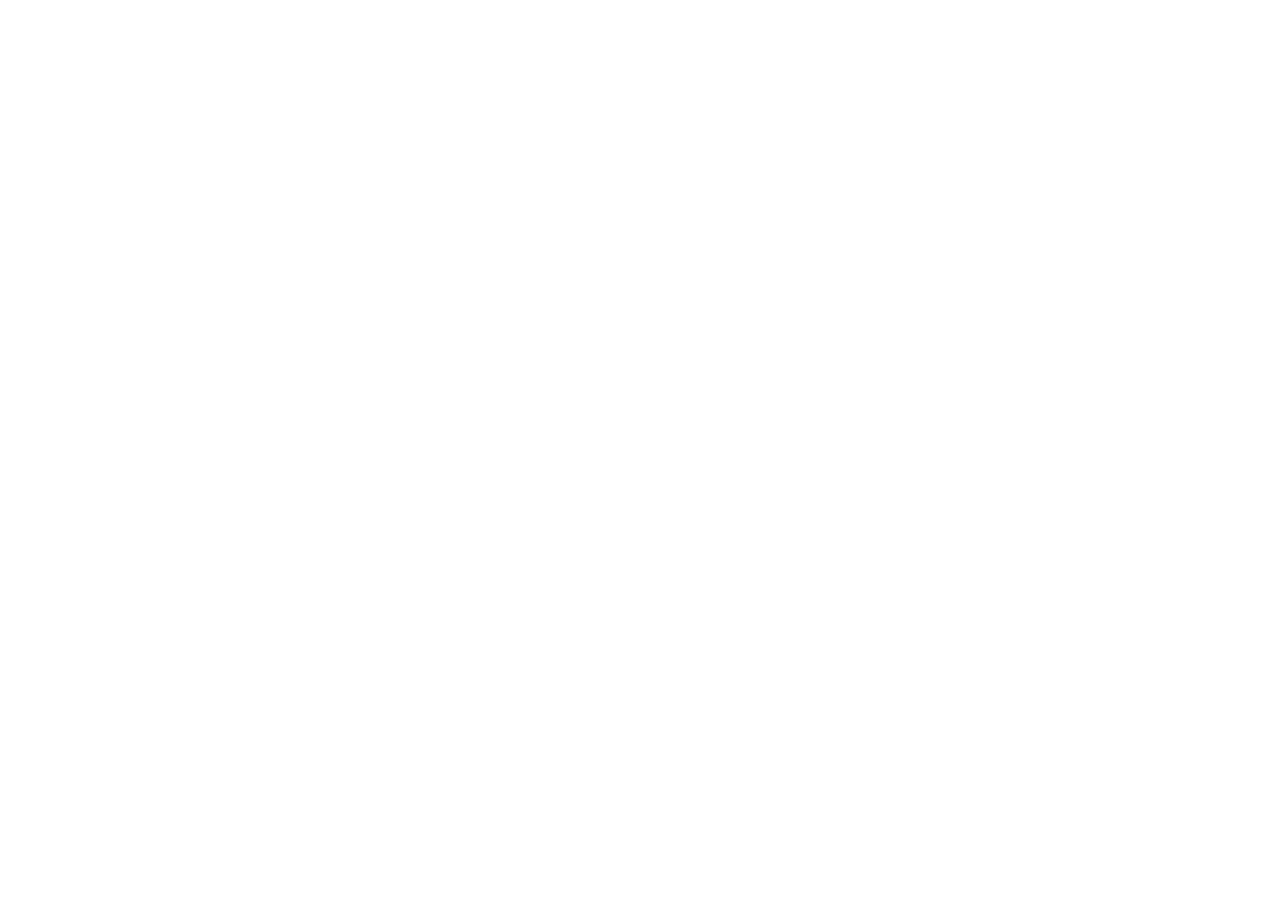
==== index.html @ bc997e30 "refactor: edit index" ====
<!DOCTYPE html>
<html lang="en">
<head>
    <meta charset="UTF-8">
    <meta http-equiv="X-UA-Compatible" content="IE=edge">
    <meta name="viewport" content="width=device-width, initial-scale=1.0">
    <title>cv</title>
    <link rel="stylesheet" href="style.css">
</head>
<body></body>
<html\>
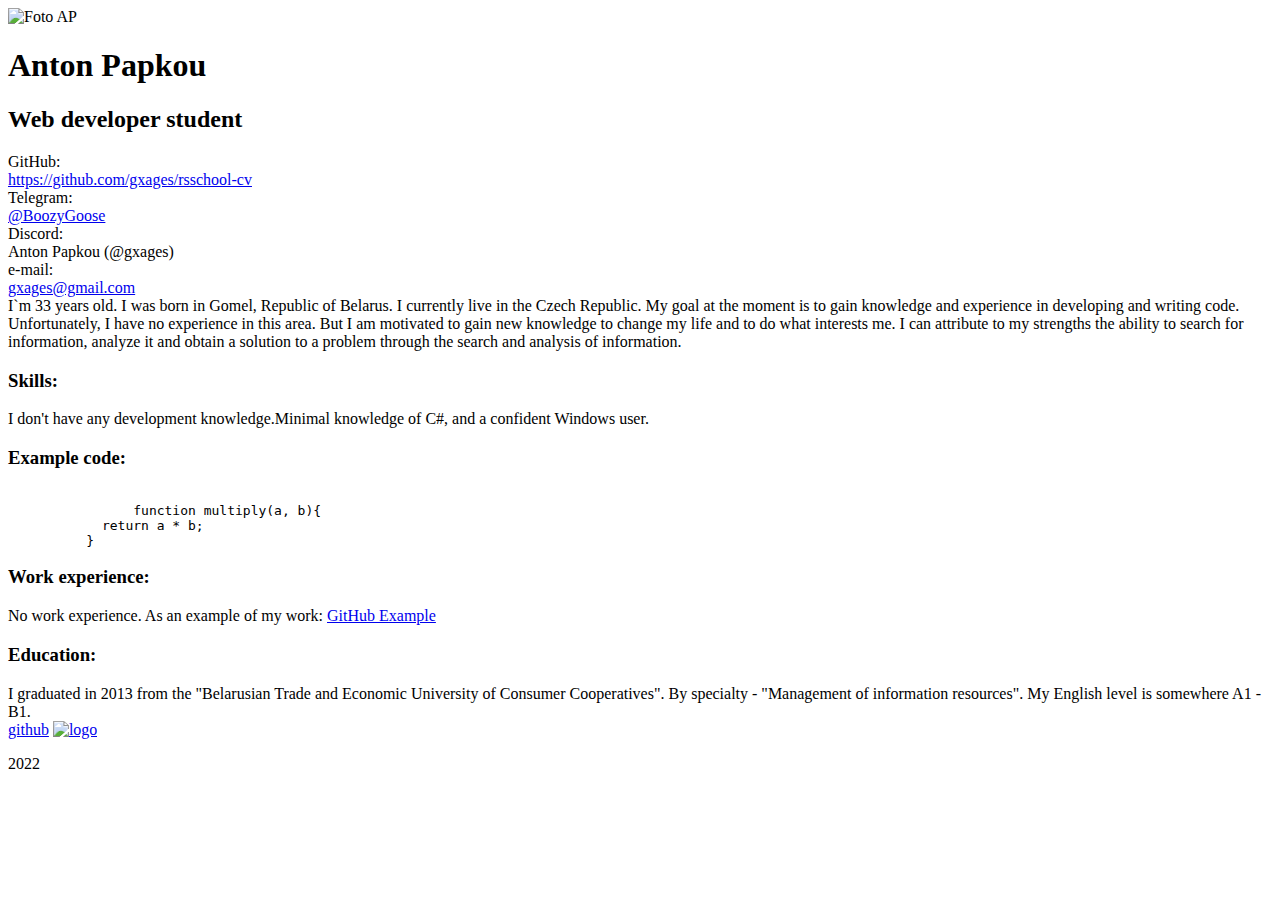
==== commit 4fb08ef7: "refactor: edit index" ====
--- a/index.html
+++ b/index.html
@@ -7,5 +7,67 @@
     <title>cv</title>
     <link rel="stylesheet" href="style.css">
 </head>
-<body></body>
-<html\>+<body>
+    <div class="cv">
+        <section>
+            <img src="image/MyFoto.jpg" alt="Foto AP"  class="foto">
+             <h1>Anton Papkou</h1>
+            <h2>Web developer student</h2>
+        <div class="contacts">
+            <div class="contact">
+                <div class="contact__type">GitHub:</div>
+                <div class="contact__value">
+                    <a href="https://github.com/gxages/rsschool-cv">https://github.com/gxages/rsschool-cv</a>
+                </div>
+                <div class="contact">
+                    <div class="contact__type">Telegram:</div>
+                    <div class="contact__value"><a href="https://t.me/BoozyGoose">@BoozyGoose</a></div>
+                </div>
+                <div class="contact">
+                    <div class="contact__type">Discord:</div>
+                    <div class="contact__value">Anton Papkou (@gxages)</div>
+                </div>
+                <div class="contact">
+                    <div class="contact__type">e-mail:</div>
+                    <div class="contact__value"><a href="mailto:gxages@gmail.com">gxages@gmail.com</a></div>
+                </div>
+
+            </div>
+        </div>
+        <div class="description">
+            I`m 33 years old. I was born in Gomel, Republic of Belarus. I currently live in the Czech Republic.
+            My goal at the moment is to gain knowledge and experience in developing and writing code. 
+            Unfortunately, I have no experience in this area. But I am motivated to gain new knowledge to change my life and to do what interests me.
+            I can attribute to my strengths the ability to search for information, analyze it and obtain a solution to a problem through the search and analysis of information.
+        </div>
+    </section>
+    <section>
+        <h3> Skills: </h3>
+        <div class="skills">I don't have any development knowledge.Minimal knowledge of C#, and a confident Windows user.</div>
+        <h3>Example code:</h3>
+        <div class="examplecode">
+            <pre>
+            <code> 
+                function multiply(a, b){
+            return a * b;
+          }    </code>    </pre>    </div>
+        <h3>Work experience:</h3>
+        <div class="experience">No work experience. As an example of my work: <a href="https://github.com/gxages/rsschool-cv/blob/gh-pages/cv.md"> GitHub Example </a></div>
+        <h3>Education:</h3>
+        <div class="education">I graduated in 2013 from the "Belarusian Trade and Economic University of Consumer Cooperatives". By specialty - "Management of information resources".
+    
+    
+            My English level  is somewhere A1 - B1.</div>
+    
+    </section>
+    </div>
+    <footer>
+        <div class="footer">
+          <a href="https://github.com/gxages/rsschool-cv" class="link-footer">github</a>
+          <a href="https://rs.school/js/"><img src="image/rs_school_js.svg" alt="logo" class="logo-rss"></a>
+          <p>2022</p>
+        </div>
+      </footer>
+    
+</body>
+</html>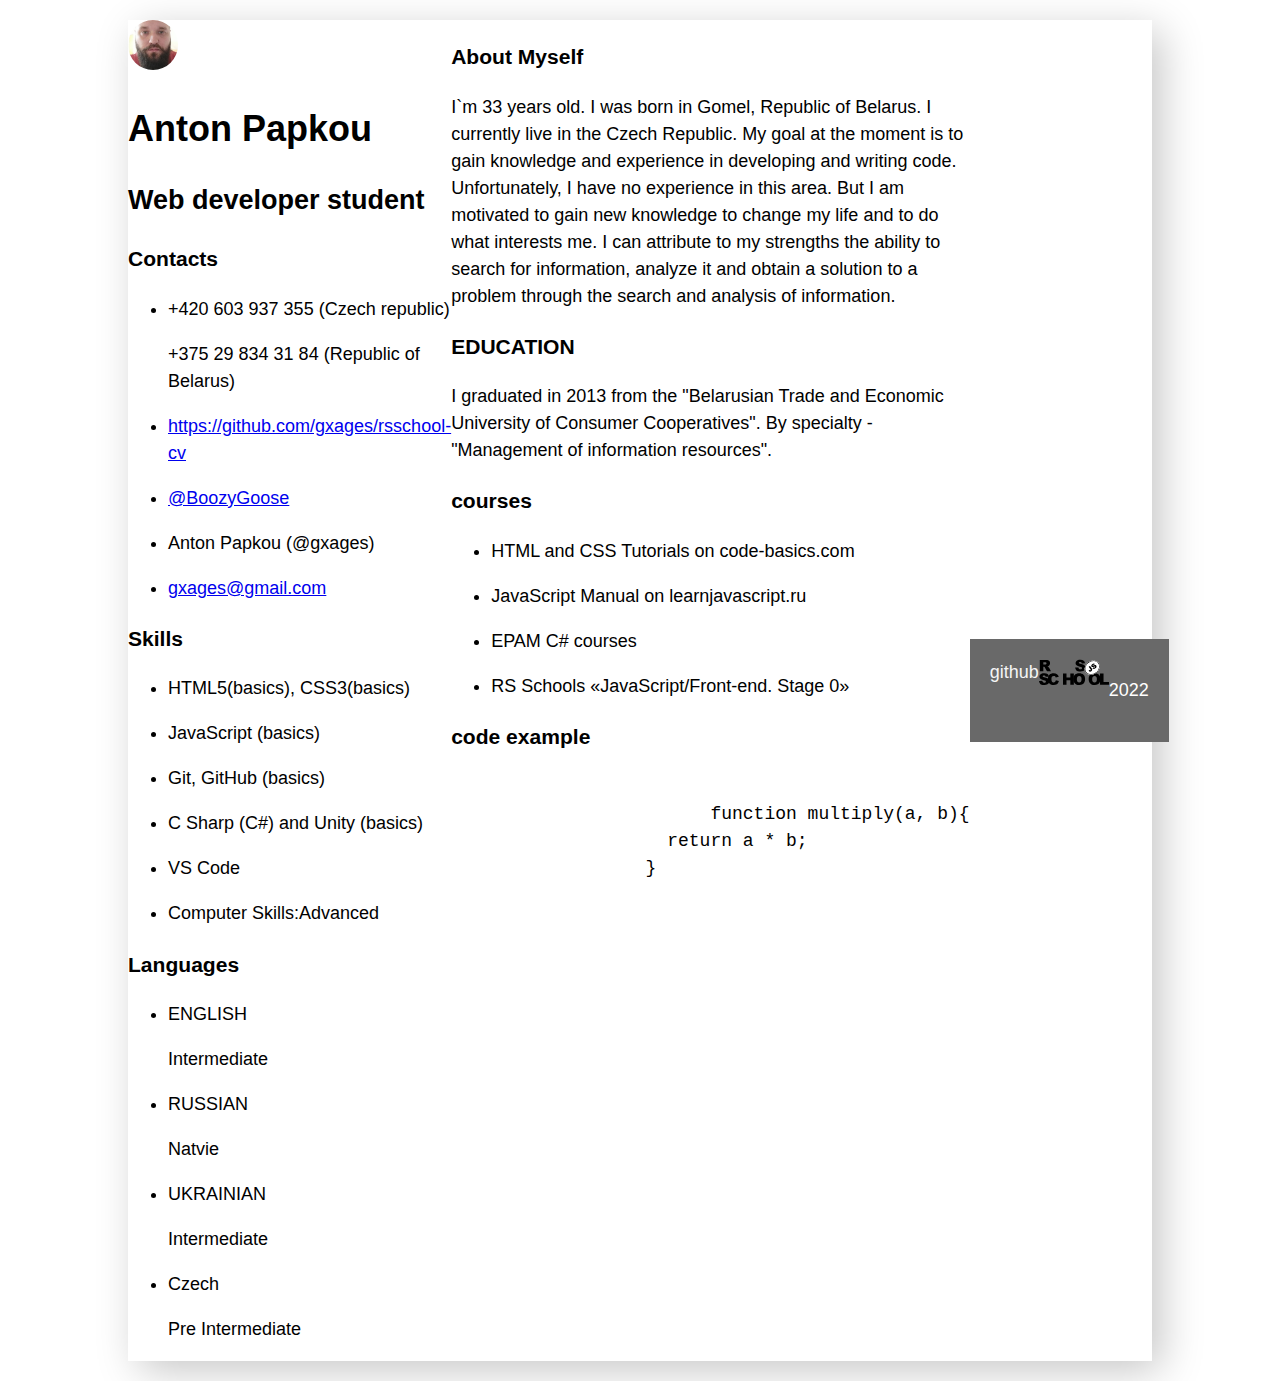
==== commit 9350909b: "feat:add logo,add footer,main,header" ====
--- a/index.html
+++ b/index.html
@@ -5,69 +5,110 @@
     <meta http-equiv="X-UA-Compatible" content="IE=edge">
     <meta name="viewport" content="width=device-width, initial-scale=1.0">
     <title>cv</title>
-    <link rel="stylesheet" href="style.css">
+    <link rel="stylesheet" href="css/style.css" type="text/css">
+    <link rel="icon" href="">
 </head>
 <body>
-    <div class="cv">
-        <section>
-            <img src="image/MyFoto.jpg" alt="Foto AP"  class="foto">
-             <h1>Anton Papkou</h1>
-            <h2>Web developer student</h2>
-        <div class="contacts">
-            <div class="contact">
-                <div class="contact__type">GitHub:</div>
-                <div class="contact__value">
-                    <a href="https://github.com/gxages/rsschool-cv">https://github.com/gxages/rsschool-cv</a>
+<div class="container">
+    <div class="two_columns">
+        <div class = "left_column">
+            <header>
+                <span class="circle_logo">
+                    <img src="images/MyFoto.jpg" alt="Foto Me">
+                </span>
+                
+                <h1>Anton Papkou</h1>
+                <h2>Web developer student</h2>
+            </header>
+            <main>
+                <section class="contacts">
+                <h3>Contacts</h3>
+                <ul>
+                    <li><p>+420 603 937 355 (Czech republic)</p><p>+375 29 834 31 84 (Republic of Belarus)</p></li>
+                    <li><p><a href="https://github.com/gxages/rsschool-cv">https://github.com/gxages/rsschool-cv</a></p></li>
+                    <li><p><a href="https://t.me/BoozyGoose">@BoozyGoose</a></p></li>
+                    <li><p>Anton Papkou (@gxages)</p></li>
+                    <li><p><a href="mailto:gxages@gmail.com">gxages@gmail.com</a></p></li>
+                </ul>
+                </section>
+                <section class="skills">
+                    <h3>Skills</h3>
+                    <ul>
+                        <li><p>HTML5(basics), CSS3(basics)</p></li>
+                        <li><p>JavaScript (basics)</p></li>
+                        <li><p>Git, GitHub (basics)</p></li>
+                        <li><p>C Sharp (C#) and Unity (basics)</p></li>
+                        <li><p>VS Code</p></li>
+                        <li><p>Computer Skills:Advanced</p></li>
+                    </ul>
+                </section>
+                <section class="languages">
+                    <h3>Languages</h3>
+                    <ul>
+                        <li><p>ENGLISH</p><p>Intermediate</p></li>
+                        <li><p>RUSSIAN</p>Natvie<p></li>
+                        <li><p>UKRAINIAN</p><p>Intermediate</p></li>
+                        <li><p>Czech</p><p>Pre Intermediate</p></li>
+                    </ul>
+                </section>
+            </main>
+        </div>
+        <aside class = "right_column">
+            <section class="about_me">
+                <div class="additional_header">
+                    <h3>About Myself</h3>
                 </div>
-                <div class="contact">
-                    <div class="contact__type">Telegram:</div>
-                    <div class="contact__value"><a href="https://t.me/BoozyGoose">@BoozyGoose</a></div>
-                </div>
-                <div class="contact">
-                    <div class="contact__type">Discord:</div>
-                    <div class="contact__value">Anton Papkou (@gxages)</div>
-                </div>
-                <div class="contact">
-                    <div class="contact__type">e-mail:</div>
-                    <div class="contact__value"><a href="mailto:gxages@gmail.com">gxages@gmail.com</a></div>
-                </div>
-
-            </div>
-        </div>
-        <div class="description">
+            <p>  
             I`m 33 years old. I was born in Gomel, Republic of Belarus. I currently live in the Czech Republic.
             My goal at the moment is to gain knowledge and experience in developing and writing code. 
             Unfortunately, I have no experience in this area. But I am motivated to gain new knowledge to change my life and to do what interests me.
             I can attribute to my strengths the ability to search for information, analyze it and obtain a solution to a problem through the search and analysis of information.
-        </div>
-    </section>
-    <section>
-        <h3> Skills: </h3>
-        <div class="skills">I don't have any development knowledge.Minimal knowledge of C#, and a confident Windows user.</div>
-        <h3>Example code:</h3>
-        <div class="examplecode">
-            <pre>
-            <code> 
-                function multiply(a, b){
-            return a * b;
-          }    </code>    </pre>    </div>
-        <h3>Work experience:</h3>
-        <div class="experience">No work experience. As an example of my work: <a href="https://github.com/gxages/rsschool-cv/blob/gh-pages/cv.md"> GitHub Example </a></div>
-        <h3>Education:</h3>
-        <div class="education">I graduated in 2013 from the "Belarusian Trade and Economic University of Consumer Cooperatives". By specialty - "Management of information resources".
-    
-    
-            My English level  is somewhere A1 - B1.</div>
-    
-    </section>
+            </p>        
+            </section>
+            <section class="education">
+                <div class="additional_header">
+                    <h3>EDUCATION</h3>
+                </div>
+                <p>
+                I graduated in 2013 from the "Belarusian Trade 
+                and Economic University of Consumer Cooperatives". By specialty - "Management of information resources".
+                </p>
+            </section>
+            <section class="courses">
+                <div class="additional_header">
+                    <h3>courses</h3>
+                </div>
+                <ul>
+                    <li><p>HTML and CSS Tutorials on code-basics.com</p></li>
+                    <li><p>JavaScript Manual on learnjavascript.ru</p></li>
+                    <li><p>EPAM C# courses</p></li>
+                    <li><p>RS Schools «JavaScript/Front-end. Stage 0»</p></li>
+                </ul>
+            </section>
+            <section class="code_example">
+                <div class="additional_header">
+                    <h3>code example</h3>
+                </div>
+                <pre>
+                 <code> 
+                        function multiply(a, b){
+                    return a * b;
+                  }   
+                 </code>    
+                </pre>    
+            </section>
+            
+        </aside>
+        
+
+        <footer>
+            <div class="footer">
+                <a href="https://github.com/gxages/rsschool-cv" class="link-footer">github</a>
+                <a href="https://rs.school/js/"><img src="images/rs_school_js.svg" alt="logo" class="logo-rss"></a>
+                <p>2022</p>
+              </div>
+        </footer>
     </div>
-    <footer>
-        <div class="footer">
-          <a href="https://github.com/gxages/rsschool-cv" class="link-footer">github</a>
-          <a href="https://rs.school/js/"><img src="image/rs_school_js.svg" alt="logo" class="logo-rss"></a>
-          <p>2022</p>
-        </div>
-      </footer>
-    
+</div>
 </body>
 </html>--- a/css/style.css
+++ b/css/style.css
@@ -0,0 +1,54 @@
+.container {
+   margin: 20px auto;
+   width: 1024px;
+   font-family: "Cabin", sans-serif;
+   font-size: 18px;
+   line-height: 1.5;
+   background-color: #ffffff;
+   box-shadow: 10px 10px 40px -1px rgba(0, 0, 0, 0.23);
+ }
+.body {
+   box-sizing: border-box;
+   background-color: #f5f5f5;
+
+}
+
+.two_columns{
+   display: flex;
+}
+
+.circle_logo{
+   display: inline-block;
+   border-radius: 50%;
+   overflow: hidden;
+   width: 50px;
+   height: 50px;
+}
+.circle_logo img{
+   width: 100%;
+   height: 100%;
+   object-fit: cover;
+}
+footer{
+   text-align: center;
+   color: #fff;
+   background: #696969;
+   margin-top: 20px;
+   padding: 20px;
+   max-width: 900px;
+   margin: auto;
+}
+  .logo-rss{
+   width: 70px;
+}
+
+.link-footer{
+   color: #f5f5f5;
+   text-decoration: none;
+ }
+
+ .footer{
+   border-radius: 0;
+   display: flex;
+   justify-content: space-evenly;
+ }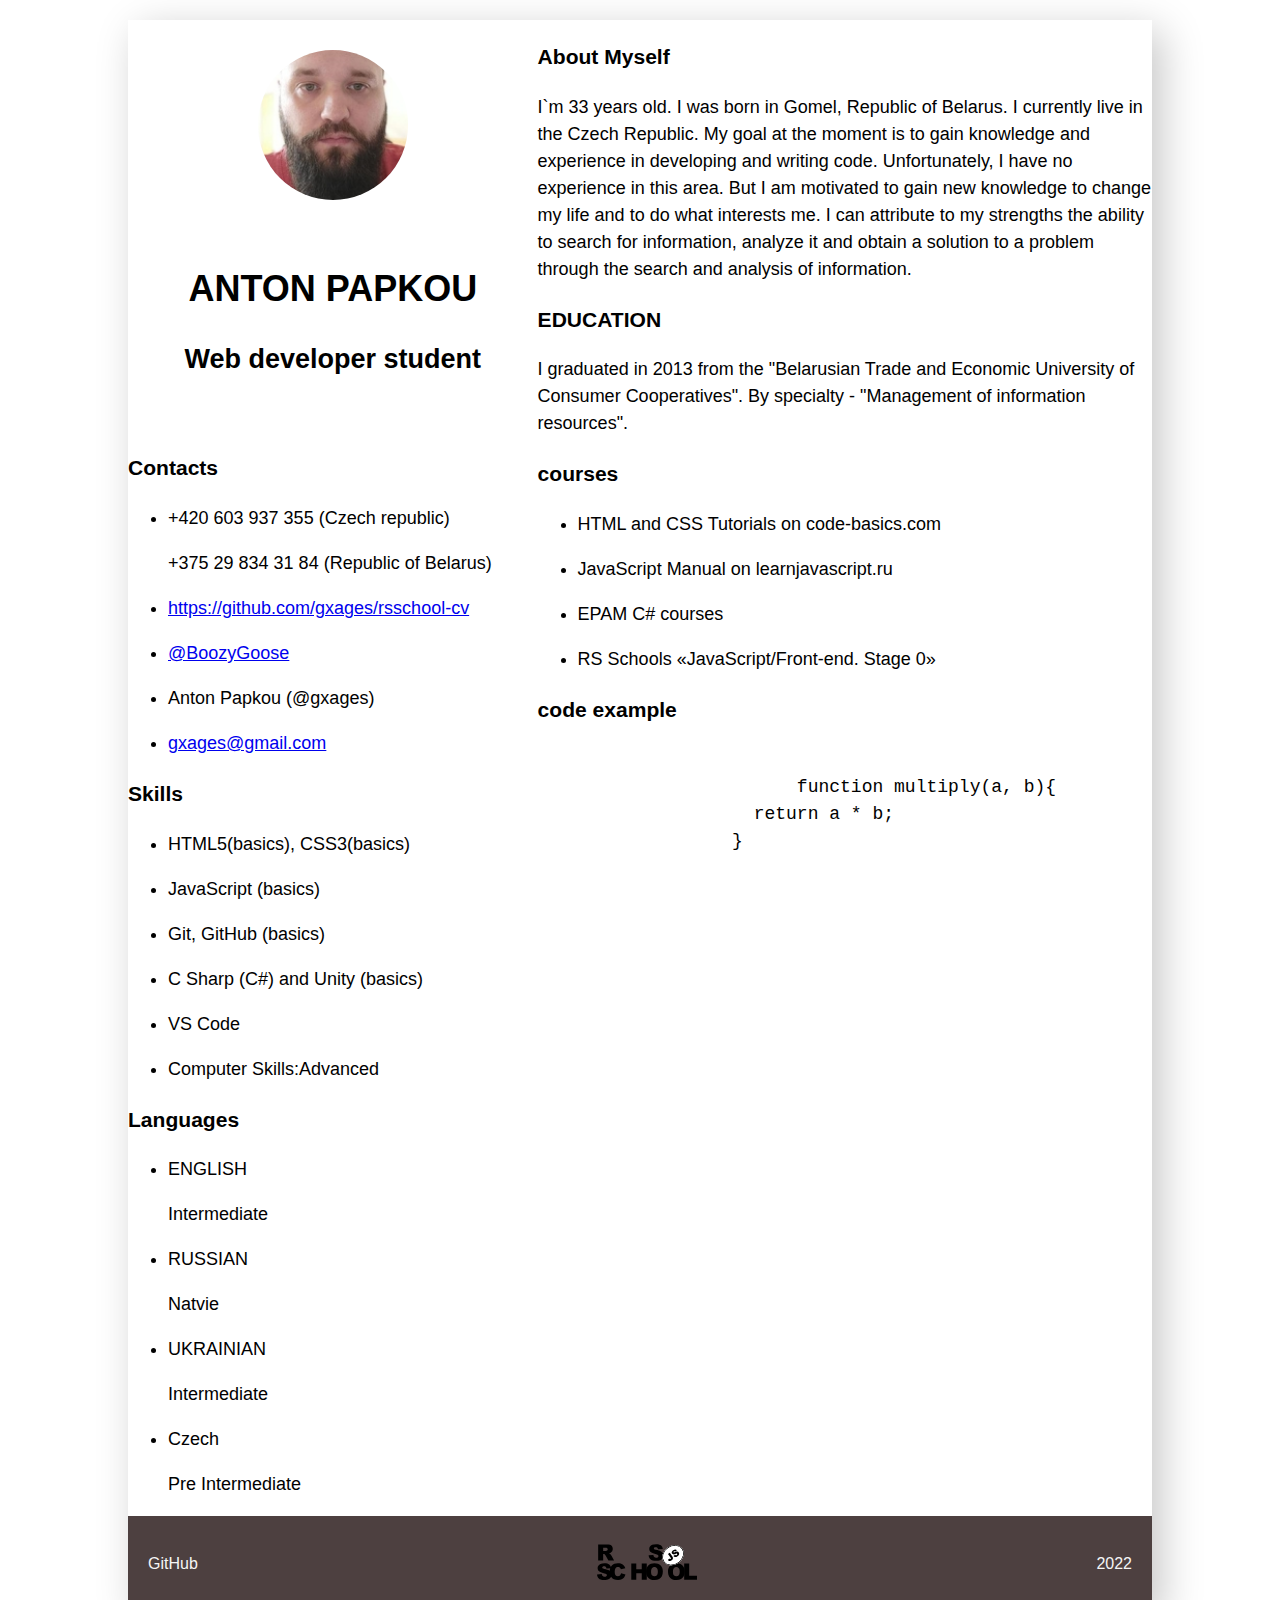
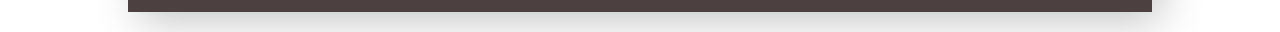
==== commit 28422a4a: "refactor: formating css, formating index" ====
--- a/index.html
+++ b/index.html
@@ -13,10 +13,8 @@
     <div class="two_columns">
         <div class = "left_column">
             <header>
-                <span class="circle_logo">
-                    <img src="images/MyFoto.jpg" alt="Foto Me">
-                </span>
-                
+                <img src="images/MyFoto.jpg" alt="MyFoto" width="204" 
+                height="204">               
                 <h1>Anton Papkou</h1>
                 <h2>Web developer student</h2>
             </header>
@@ -99,16 +97,16 @@
             </section>
             
         </aside>
-        
+     
+    </div>
+    <footer>
+        <div class="footer">
+            <a href="https://github.com/gxages/rsschool-cv" class="link-footer">GitHub</a>
+            <a href="https://rs.school/js/"><img src="images/rs_school_js.svg" alt="logo" class="logo-rss"></a>
+            <p class="link-footer">2022</p>
+          </div>
+        </footer>
+</div>
 
-        <footer>
-            <div class="footer">
-                <a href="https://github.com/gxages/rsschool-cv" class="link-footer">github</a>
-                <a href="https://rs.school/js/"><img src="images/rs_school_js.svg" alt="logo" class="logo-rss"></a>
-                <p>2022</p>
-              </div>
-        </footer>
-    </div>
-</div>
 </body>
 </html>--- a/css/style.css
+++ b/css/style.css
@@ -17,38 +17,58 @@
    display: flex;
 }
 
-.circle_logo{
+.left_column{
+   width: 40%;
+}
+.right_column{
+   width: 60%;
+}
+
+header{
+   text-align: center;
+   padding: 30px;
+   
+}
+header img{
+   margin-bottom: 30px;
    display: inline-block;
    border-radius: 50%;
+   width:50%;
+   height:50%;
+   object-fit: cover;
    overflow: hidden;
-   width: 50px;
-   height: 50px;
+   width: 150px;
+  height: 150px;
 }
-.circle_logo img{
-   width: 100%;
-   height: 100%;
-   object-fit: cover;
-}
-footer{
-   text-align: center;
-   color: #fff;
-   background: #696969;
-   margin-top: 20px;
+   header h1{
+      margin-bottom: 10px;
+      text-transform: uppercase;
+
+   }
+
+   header h2{
+
+   }
+
+
+.footer {
+   display: flex;
+   justify-content: space-between;
+   align-items: center;
    padding: 20px;
-   max-width: 900px;
-   margin: auto;
-}
-  .logo-rss{
-   width: 70px;
+   font-size: 0.8rem;
+
+   background-color: #4d4040;
+ }
+
+.logo-rss{
+   width: 100px;
 }
 
 .link-footer{
    color: #f5f5f5;
    text-decoration: none;
+   font-size: medium;
+  
  }
 
- .footer{
-   border-radius: 0;
-   display: flex;
-   justify-content: space-evenly;
- }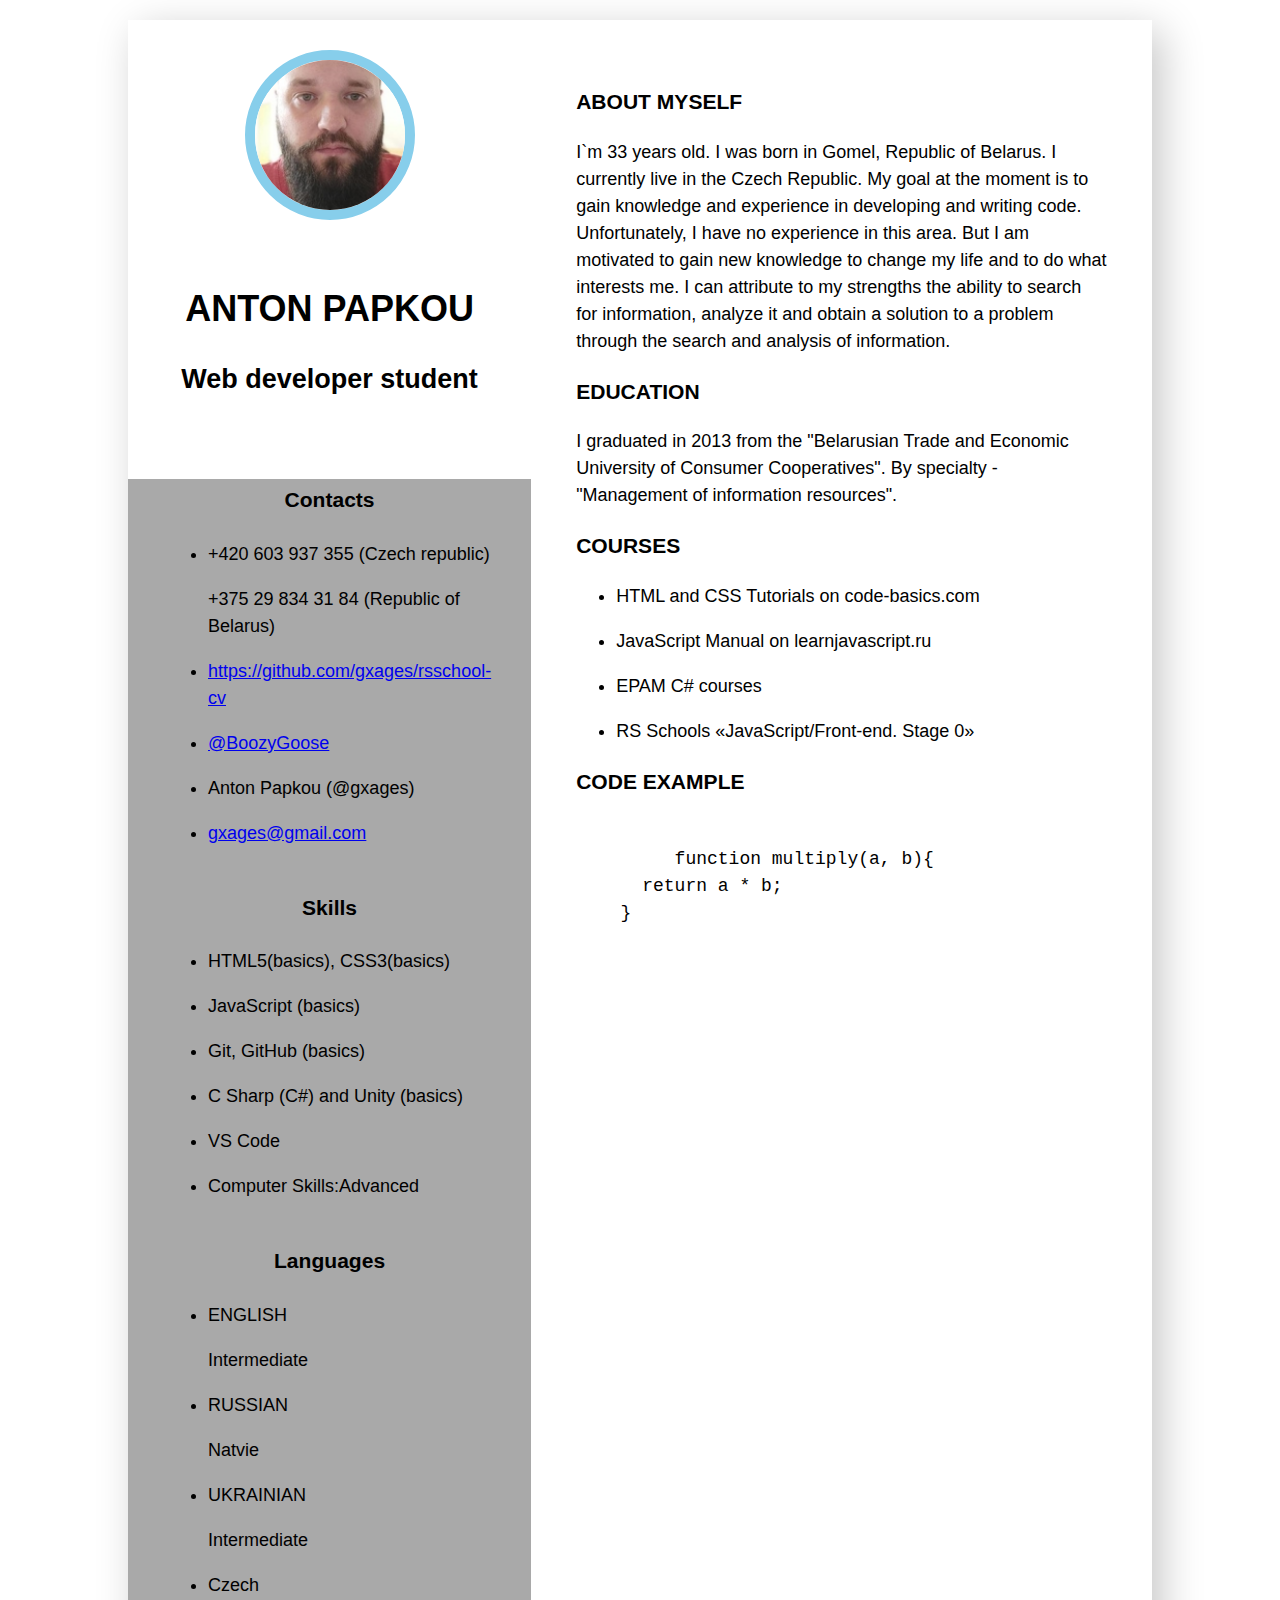
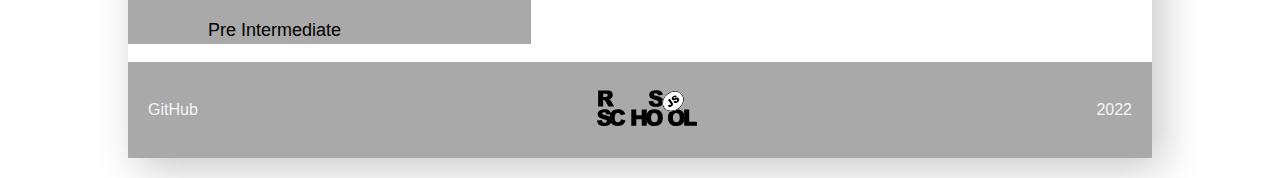
==== commit 2b4d5bcb: "refactor: formating css, formating index" ====
--- a/index.html
+++ b/index.html
@@ -89,7 +89,7 @@
                 </div>
                 <pre>
                  <code> 
-                        function multiply(a, b){
+                       function multiply(a, b){
                     return a * b;
                   }   
                  </code>    
--- a/css/style.css
+++ b/css/style.css
@@ -1,7 +1,7 @@
 .container {
    margin: 20px auto;
    width: 1024px;
-   font-family: "Cabin", sans-serif;
+   font-family: Arial, sans-serif;
    font-size: 18px;
    line-height: 1.5;
    background-color: #ffffff;
@@ -22,6 +22,7 @@
 }
 .right_column{
    width: 60%;
+   padding: 45px;
 }
 
 header{
@@ -39,6 +40,7 @@
    overflow: hidden;
    width: 150px;
   height: 150px;
+  border: 10px solid skyblue;
 }
    header h1{
       margin-bottom: 10px;
@@ -47,8 +49,28 @@
    }
 
    header h2{
+      margin-bottom: 10px;
 
    }
+
+.right_column h3{
+   flex: 1;
+   vertical-align: middle;
+   font-weight: 600;
+   text-transform: uppercase;
+   
+}   
+
+main{
+   padding: 0 40px;
+   background-color: darkgray;
+}
+main h3{
+   width: 136px;
+   margin: 40px auto 20px;
+   padding: 5px 20px;
+   text-align: center;
+}
 
 
 .footer {
@@ -58,7 +80,7 @@
    padding: 20px;
    font-size: 0.8rem;
 
-   background-color: #4d4040;
+   background-color: darkgray;
  }
 
 .logo-rss{
@@ -72,3 +94,9 @@
   
  }
 
+pre{
+   margin-left:-150px;
+   padding-left: 0;
+   align-items: flex-start;
+   display: flex;
+}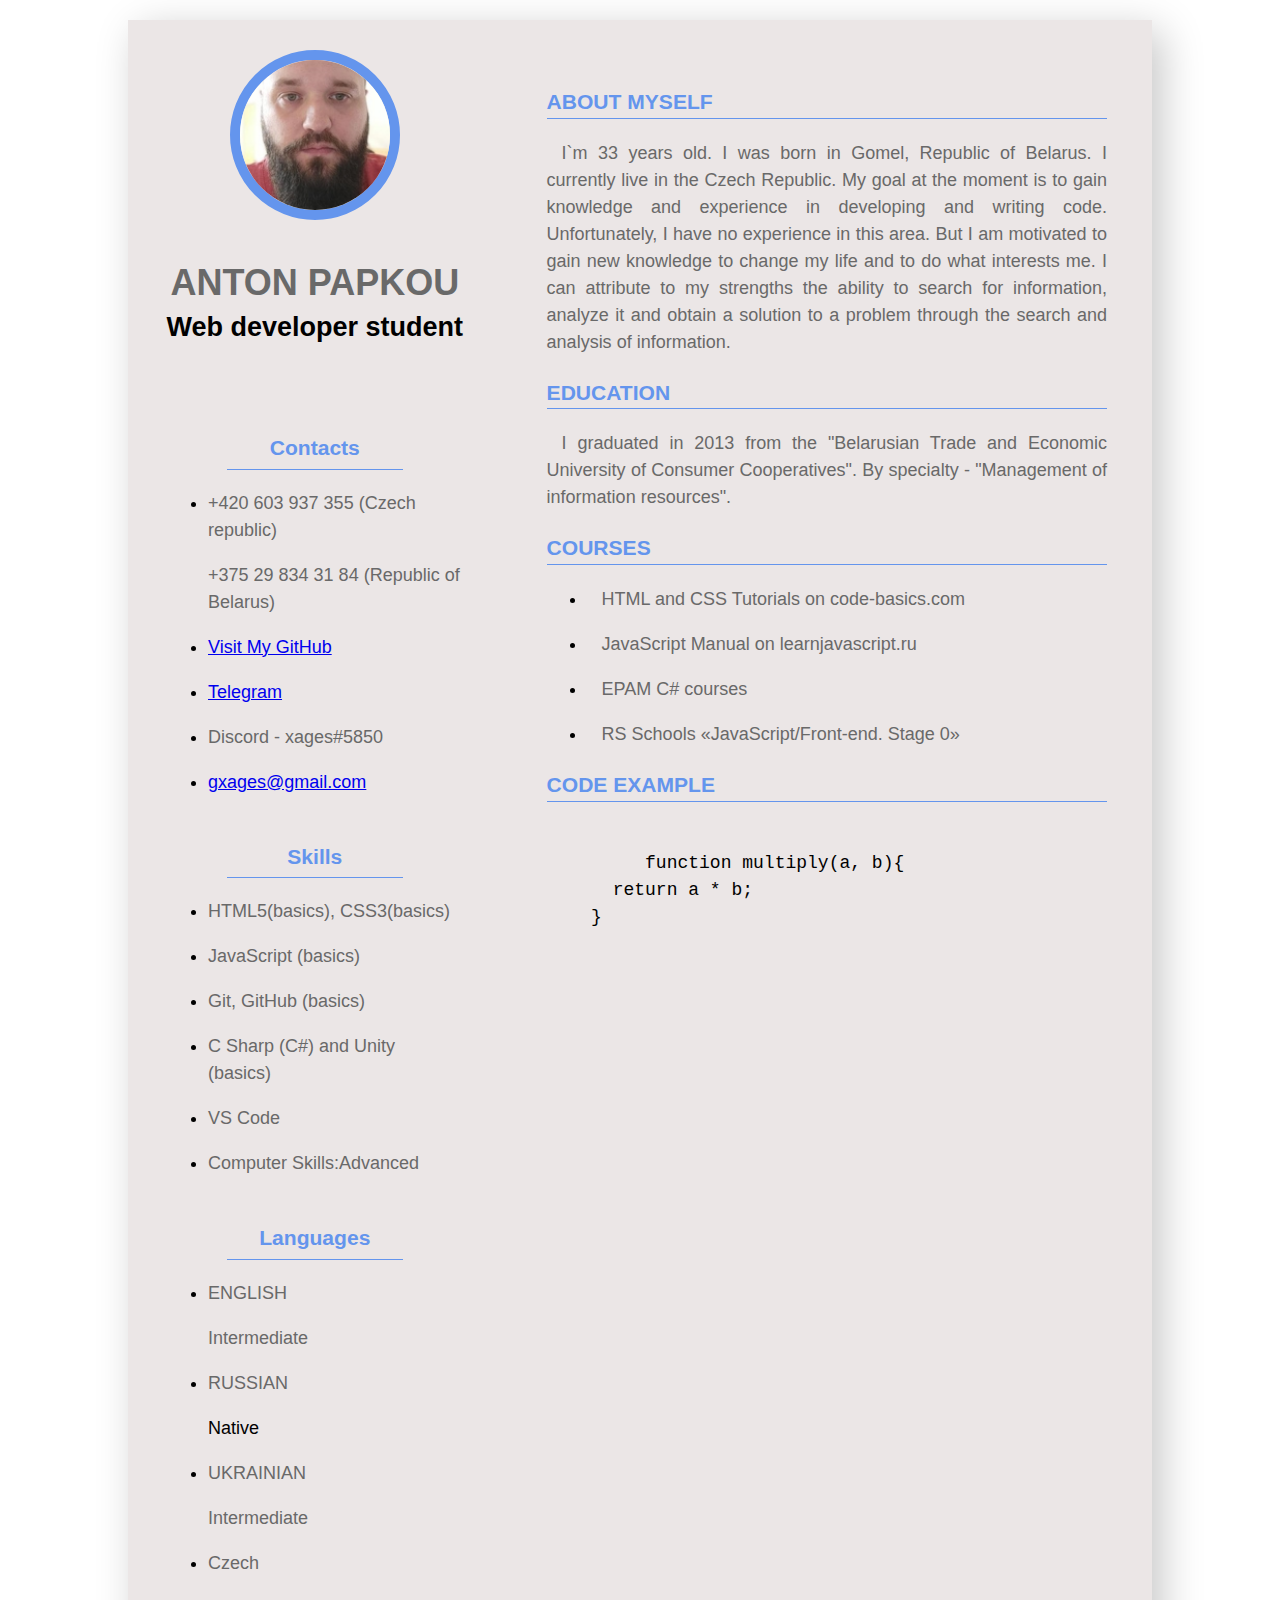
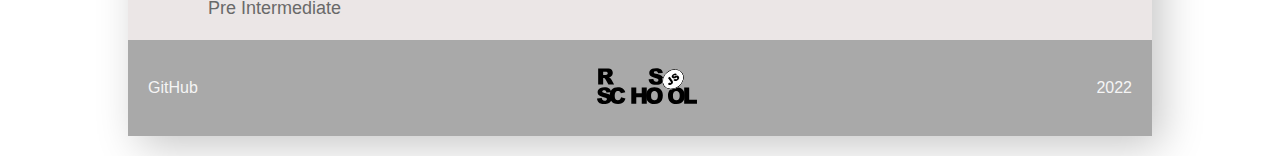
==== commit d5edd655: "refactor: formating css, formating index" ====
--- a/index.html
+++ b/index.html
@@ -23,9 +23,9 @@
                 <h3>Contacts</h3>
                 <ul>
                     <li><p>+420 603 937 355 (Czech republic)</p><p>+375 29 834 31 84 (Republic of Belarus)</p></li>
-                    <li><p><a href="https://github.com/gxages/rsschool-cv">https://github.com/gxages/rsschool-cv</a></p></li>
-                    <li><p><a href="https://t.me/BoozyGoose">@BoozyGoose</a></p></li>
-                    <li><p>Anton Papkou (@gxages)</p></li>
+                    <li><p><a href="https://github.com/gxages/rsschool-cv">Visit My GitHub</a></p></li>
+                    <li><p><a href="https://t.me/BoozyGoose">Telegram</a></p></li>
+                    <li><p>Discord - xages#5850</p></li>
                     <li><p><a href="mailto:gxages@gmail.com">gxages@gmail.com</a></p></li>
                 </ul>
                 </section>
@@ -44,7 +44,7 @@
                     <h3>Languages</h3>
                     <ul>
                         <li><p>ENGLISH</p><p>Intermediate</p></li>
-                        <li><p>RUSSIAN</p>Natvie<p></li>
+                        <li><p>RUSSIAN</p>Native<p></li>
                         <li><p>UKRAINIAN</p><p>Intermediate</p></li>
                         <li><p>Czech</p><p>Pre Intermediate</p></li>
                     </ul>
--- a/css/style.css
+++ b/css/style.css
@@ -4,7 +4,7 @@
    font-family: Arial, sans-serif;
    font-size: 18px;
    line-height: 1.5;
-   background-color: #ffffff;
+   background-color: hwb(0 90% 8%);
    box-shadow: 10px 10px 40px -1px rgba(0, 0, 0, 0.23);
  }
 .body {
@@ -40,16 +40,18 @@
    overflow: hidden;
    width: 150px;
   height: 150px;
-  border: 10px solid skyblue;
+  border: 10px solid cornflowerblue;
 }
    header h1{
       margin-bottom: 10px;
       text-transform: uppercase;
-
+      line-height: 2px;
+      color: dimgray;
    }
 
    header h2{
       margin-bottom: 10px;
+     
 
    }
 
@@ -58,20 +60,33 @@
    vertical-align: middle;
    font-weight: 600;
    text-transform: uppercase;
+   color: cornflowerblue;
+   border-bottom: 1px solid cornflowerblue;
    
 }   
 
 main{
    padding: 0 40px;
-   background-color: darkgray;
+  \\ background-color: #C0C0C0	;
 }
 main h3{
    width: 136px;
    margin: 40px auto 20px;
    padding: 5px 20px;
    text-align: center;
+   color: cornflowerblue;
+   border-bottom: 1px solid cornflowerblue;
+
 }
 
+.right_column p{
+   color: dimgray;
+   text-indent: 15px;
+   text-align: justify;
+}
+main p{
+   color: dimgray;
+}
 
 .footer {
    display: flex;
